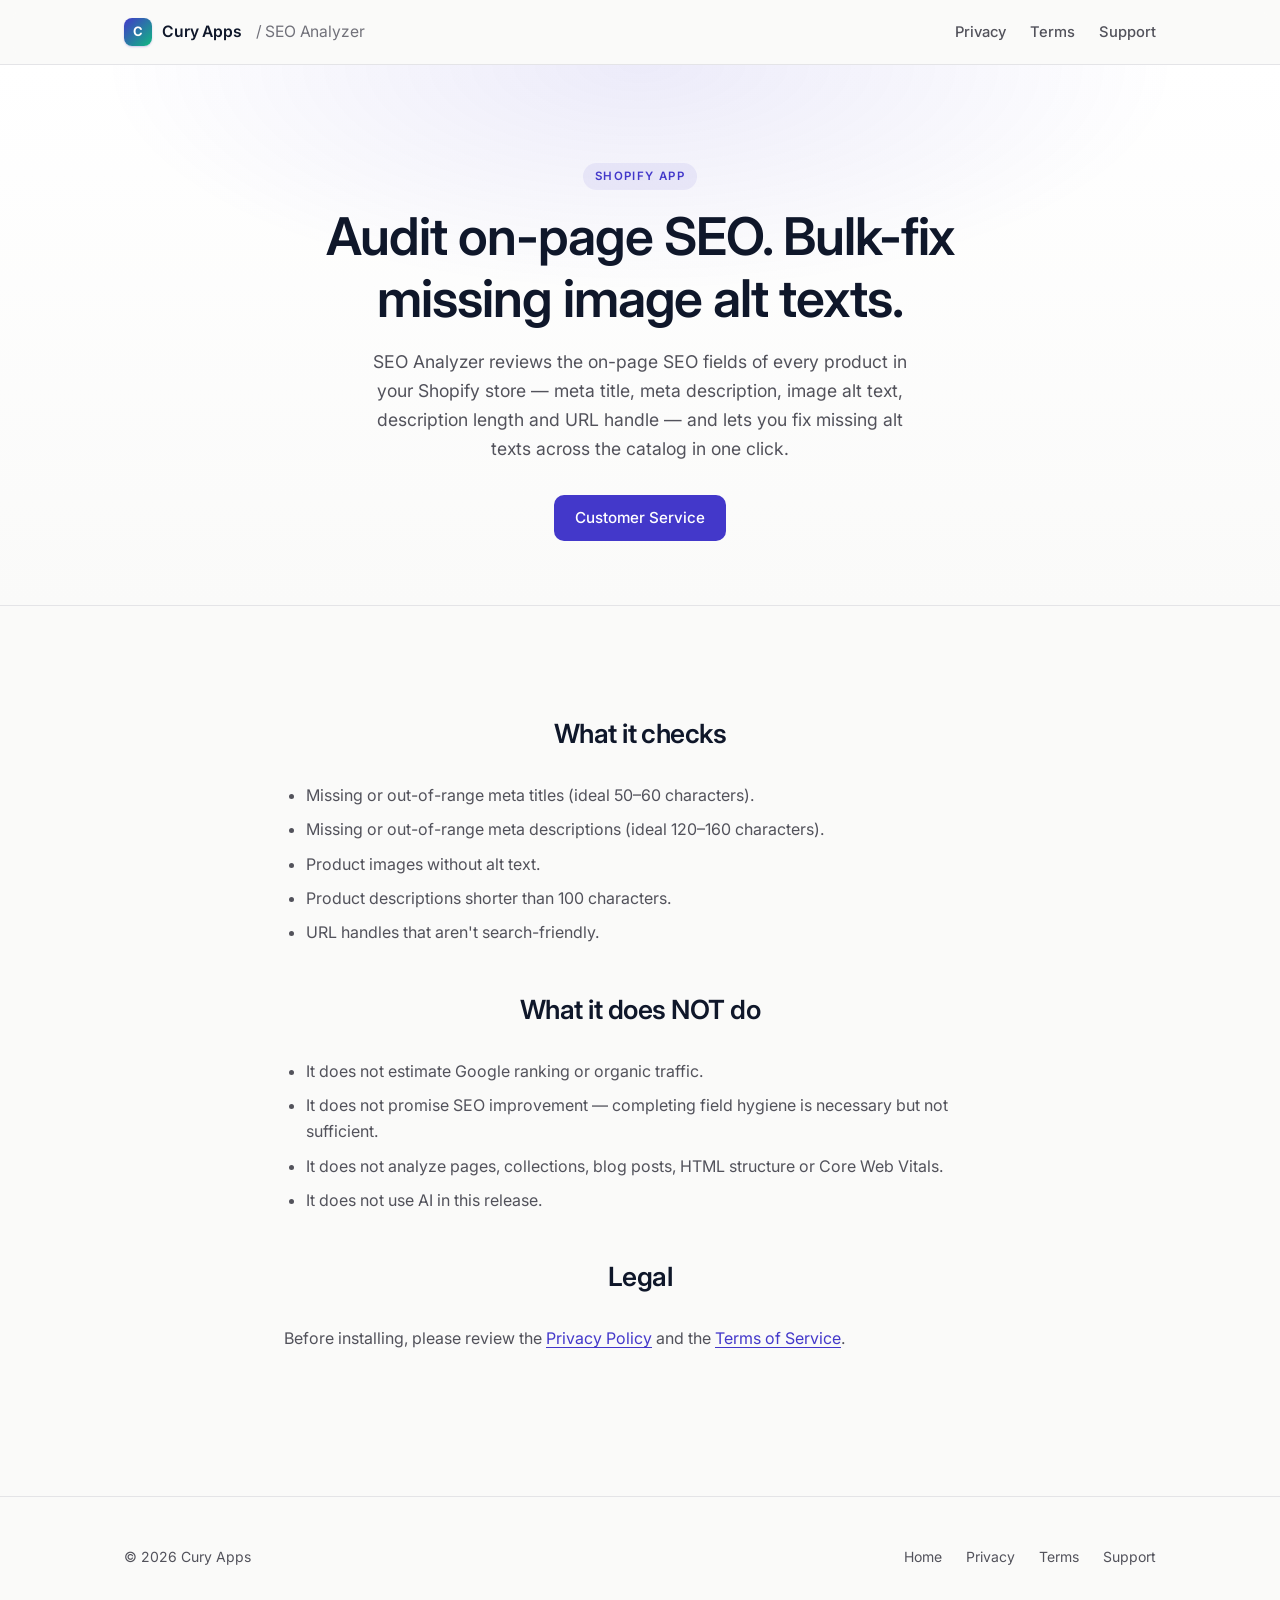
==== seo-analyzer/index.html @ 6c19c306 "feat(site): scaffold cury apps marketing site with seo-analyzer legal pages - Add Cury Apps umbrella" ====
<!doctype html>
<html lang="en">
<head>
  <meta charset="utf-8" />
  <meta name="viewport" content="width=device-width, initial-scale=1" />
  <title>SEO Analyzer — by Cury Apps</title>
  <meta name="description" content="On-page SEO audit and bulk alt text fixer for Shopify. Find missing meta tags, descriptions and image alt texts across your products, and fix the alt texts in one click." />
  <link rel="preconnect" href="https://fonts.googleapis.com" />
  <link rel="preconnect" href="https://fonts.gstatic.com" crossorigin />
  <link href="https://fonts.googleapis.com/css2?family=Inter:wght@400;500;600;700&display=swap" rel="stylesheet" />
  <link rel="stylesheet" href="../assets/styles.css" />
  <link rel="icon" href="../assets/favicon.svg" type="image/svg+xml" />
</head>
<body>

<header class="site-header">
  <div class="container container--wide">
    <div class="site-header__inner">
      <a class="brand" href="/">
        <span class="brand__mark" aria-hidden="true">C</span>
        Cury Apps <span class="brand__sub">/ SEO Analyzer</span>
      </a>
      <nav class="site-nav">
        <a href="/seo-analyzer/privacy.html">Privacy</a>
        <a href="/seo-analyzer/terms.html">Terms</a>
        <a href="mailto:support@curyapps.com">Support</a>
      </nav>
    </div>
  </div>
</header>

<section class="home-hero">
  <div class="container">
    <span class="home-hero__eyebrow">Shopify App</span>
    <h1>Audit on-page SEO. Bulk-fix missing image alt texts.</h1>
    <p>SEO Analyzer reviews the on-page SEO fields of every product in your Shopify store — meta title, meta description, image alt text, description length and URL handle — and lets you fix missing alt texts across the catalog in one click.</p>
    <div class="btn-row">
      <a href="mailto:customerservice@curyapps.com" class="btn">Customer Service</a>
    </div>
  </div>
</section>

<section class="home-section">
  <div class="container">
    <h2>What it checks</h2>
    <ul>
      <li>Missing or out-of-range meta titles (ideal 50–60 characters).</li>
      <li>Missing or out-of-range meta descriptions (ideal 120–160 characters).</li>
      <li>Product images without alt text.</li>
      <li>Product descriptions shorter than 100 characters.</li>
      <li>URL handles that aren't search-friendly.</li>
    </ul>

    <h2>What it does NOT do</h2>
    <ul>
      <li>It does not estimate Google ranking or organic traffic.</li>
      <li>It does not promise SEO improvement — completing field hygiene is necessary but not sufficient.</li>
      <li>It does not analyze pages, collections, blog posts, HTML structure or Core Web Vitals.</li>
      <li>It does not use AI in this release.</li>
    </ul>

    <h2>Legal</h2>
    <p>Before installing, please review the <a href="/seo-analyzer/privacy.html">Privacy Policy</a> and the <a href="/seo-analyzer/terms.html">Terms of Service</a>.</p>
  </div>
</section>

<footer class="site-footer">
  <div class="container container--wide">
    <div class="site-footer__inner">
      <div class="site-footer__brand">© 2026 Cury Apps</div>
      <nav class="site-footer__links">
        <a href="/">Home</a>
        <a href="/seo-analyzer/privacy.html">Privacy</a>
        <a href="/seo-analyzer/terms.html">Terms</a>
        <a href="mailto:support@curyapps.com">Support</a>
      </nav>
    </div>
  </div>
</footer>

</body>
</html>
---- assets/styles.css ----
/* ===========================================================
   Cury Apps — shared styles
   Generic baseline. Brand will iterate later.
   =========================================================== */

/* ----- Reset ----- */
*, *::before, *::after { box-sizing: border-box; }
html { -webkit-text-size-adjust: 100%; scroll-behavior: smooth; }
body { margin: 0; }
img, svg, video { max-width: 100%; display: block; }
button { font: inherit; }

/* ----- Tokens ----- */
:root {
  --color-bg: #FAFAF9;
  --color-surface: #FFFFFF;
  --color-panel: #F4F4F5;
  --color-border: #E4E4E7;
  --color-border-strong: #D4D4D8;
  --color-text: #0F172A;
  --color-text-muted: #52525B;
  --color-text-soft: #71717A;
  --color-brand: #4338CA;
  --color-brand-hover: #3730A3;
  --color-accent: #10B981;

  --font-sans: 'Inter', system-ui, -apple-system, "Segoe UI", Roboto, "Helvetica Neue", Arial, sans-serif;
  --font-mono: 'JetBrains Mono', ui-monospace, SFMono-Regular, Consolas, monospace;

  --radius-sm: 6px;
  --radius-md: 10px;
  --radius-lg: 16px;

  --space-1: 4px;
  --space-2: 8px;
  --space-3: 12px;
  --space-4: 16px;
  --space-5: 24px;
  --space-6: 32px;
  --space-7: 40px;
  --space-8: 48px;
  --space-10: 64px;
  --space-12: 96px;

  --shadow-sm: 0 1px 2px rgba(15, 23, 42, .04), 0 1px 1px rgba(15, 23, 42, .02);
  --shadow-md: 0 4px 14px rgba(15, 23, 42, .06);

  --container-max: 760px;
  --container-wide: 1080px;
}

@media (prefers-color-scheme: dark) {
  :root {
    --color-bg: #0A0A0B;
    --color-surface: #18181B;
    --color-panel: #27272A;
    --color-border: #2E2E33;
    --color-border-strong: #3F3F46;
    --color-text: #FAFAF9;
    --color-text-muted: #D4D4D8;
    --color-text-soft: #A1A1AA;
    --color-brand: #818CF8;
    --color-brand-hover: #A5B4FC;
    --color-accent: #34D399;
  }
}

/* ----- Base ----- */
body {
  font-family: var(--font-sans);
  font-size: 16px;
  line-height: 1.65;
  color: var(--color-text);
  background: var(--color-bg);
  -webkit-font-smoothing: antialiased;
  -moz-osx-font-smoothing: grayscale;
  text-rendering: optimizeLegibility;
}

h1, h2, h3, h4 {
  color: var(--color-text);
  font-weight: 600;
  letter-spacing: -0.02em;
  line-height: 1.2;
  margin: 0;
}
h1 { font-size: clamp(2rem, 4vw, 2.75rem); }
h2 {
  font-size: clamp(1.35rem, 2.2vw, 1.65rem);
  margin-top: var(--space-8);
  margin-bottom: var(--space-3);
}
h3 {
  font-size: 1.075rem;
  margin-top: var(--space-6);
  margin-bottom: var(--space-2);
  color: var(--color-text-muted);
  font-weight: 600;
}

p { margin: 0 0 var(--space-4); color: var(--color-text-muted); }
.legal-content p, .home-section p { color: var(--color-text-muted); }
.legal-content strong, .home-section strong { color: var(--color-text); font-weight: 600; }

ul, ol { padding-left: 1.4em; margin: 0 0 var(--space-4); color: var(--color-text-muted); }
li { margin-bottom: var(--space-2); }

a {
  color: var(--color-brand);
  text-decoration: underline;
  text-decoration-thickness: 1px;
  text-underline-offset: 3px;
  transition: color .15s ease;
}
a:hover { color: var(--color-brand-hover); }

code {
  font-family: var(--font-mono);
  font-size: 0.88em;
  background: var(--color-panel);
  padding: 0.15em 0.4em;
  border-radius: 4px;
  color: var(--color-text);
}

hr {
  border: 0;
  height: 1px;
  background: var(--color-border);
  margin: var(--space-8) 0;
}

::selection { background: var(--color-brand); color: white; }

/* ----- Layout primitives ----- */
.container {
  width: 100%;
  max-width: var(--container-max);
  margin: 0 auto;
  padding: 0 var(--space-5);
}
.container--wide { max-width: var(--container-wide); }

/* ----- Header ----- */
.site-header {
  border-bottom: 1px solid var(--color-border);
  background: color-mix(in oklab, var(--color-bg) 80%, transparent);
  backdrop-filter: saturate(180%) blur(10px);
  -webkit-backdrop-filter: saturate(180%) blur(10px);
  position: sticky;
  top: 0;
  z-index: 50;
}
.site-header__inner {
  display: flex;
  align-items: center;
  justify-content: space-between;
  height: 64px;
}

.brand {
  display: inline-flex;
  align-items: center;
  gap: 10px;
  font-weight: 600;
  color: var(--color-text);
  text-decoration: none;
  letter-spacing: -0.01em;
  font-size: 0.98rem;
}
.brand:hover { color: var(--color-text); }
.brand__mark {
  width: 28px;
  height: 28px;
  border-radius: 8px;
  background: linear-gradient(135deg, var(--color-brand) 0%, var(--color-accent) 100%);
  display: inline-flex;
  align-items: center;
  justify-content: center;
  color: white;
  font-weight: 700;
  font-size: 13px;
  letter-spacing: -0.02em;
  box-shadow: 0 1px 2px rgba(67, 56, 202, .25);
}
.brand__sub {
  color: var(--color-text-soft);
  font-weight: 400;
  margin-left: 4px;
}

.site-nav { display: flex; align-items: center; gap: var(--space-5); }
.site-nav a {
  color: var(--color-text-muted);
  text-decoration: none;
  font-size: 0.92rem;
  font-weight: 500;
}
.site-nav a:hover { color: var(--color-text); }

/* ----- Hero (legal pages) ----- */
.legal-hero {
  padding: var(--space-10) 0 var(--space-6);
  border-bottom: 1px solid var(--color-border);
  background:
    radial-gradient(120% 100% at 50% 0%, color-mix(in oklab, var(--color-brand) 8%, transparent) 0%, transparent 60%),
    linear-gradient(180deg, var(--color-surface) 0%, var(--color-bg) 100%);
}
.legal-hero__eyebrow {
  display: inline-block;
  font-size: 0.72rem;
  font-weight: 600;
  color: var(--color-brand);
  text-transform: uppercase;
  letter-spacing: 0.12em;
  margin-bottom: var(--space-3);
}
.legal-hero__meta {
  margin-top: var(--space-4);
  color: var(--color-text-soft);
  font-size: 0.875rem;
}
.legal-hero__meta strong { color: var(--color-text-muted); font-weight: 500; }

/* ----- Content (legal pages) ----- */
.legal-content {
  padding: var(--space-8) 0 var(--space-12);
}
.legal-content > section:first-of-type > h2:first-child { margin-top: 0; }
.legal-content section { scroll-margin-top: 96px; }

.note {
  background: var(--color-panel);
  border-left: 3px solid var(--color-brand);
  padding: var(--space-4) var(--space-5);
  border-radius: 0 var(--radius-sm) var(--radius-sm) 0;
  margin: var(--space-5) 0;
  color: var(--color-text-muted);
  font-size: 0.95rem;
}
.note strong { color: var(--color-text); }
.note p:last-child { margin-bottom: 0; }

/* TOC (desktop only) */
.legal-layout { display: block; }
@media (min-width: 1024px) {
  .legal-layout {
    display: grid;
    grid-template-columns: 220px minmax(0, 1fr);
    gap: var(--space-8);
    align-items: start;
    max-width: var(--container-wide);
    margin: 0 auto;
    padding: 0 var(--space-5);
  }
  .legal-layout > .legal-content { padding-left: 0; padding-right: 0; }
  .legal-layout > .legal-content .container { padding: 0; max-width: none; }

  .legal-toc {
    position: sticky;
    top: 96px;
    font-size: 0.85rem;
    padding-top: var(--space-8);
  }
  .legal-toc__title {
    font-size: 0.72rem;
    font-weight: 600;
    color: var(--color-text-soft);
    text-transform: uppercase;
    letter-spacing: 0.12em;
    margin-bottom: var(--space-3);
  }
  .legal-toc ul { list-style: none; padding: 0; margin: 0; }
  .legal-toc li { margin-bottom: var(--space-2); }
  .legal-toc a {
    color: var(--color-text-soft);
    text-decoration: none;
    display: block;
    padding: 2px 0;
    border-left: 2px solid transparent;
    padding-left: var(--space-3);
    margin-left: -2px;
    transition: color .15s, border-color .15s;
  }
  .legal-toc a:hover { color: var(--color-brand); border-color: var(--color-brand); }
}
@media (max-width: 1023px) {
  .legal-toc { display: none; }
}

/* ----- Home (Cury Apps landing) ----- */
.home-hero {
  padding: var(--space-12) 0 var(--space-10);
  text-align: center;
  background:
    radial-gradient(60% 60% at 50% 0%, color-mix(in oklab, var(--color-brand) 10%, transparent) 0%, transparent 70%),
    linear-gradient(180deg, var(--color-surface) 0%, var(--color-bg) 100%);
  border-bottom: 1px solid var(--color-border);
}
.home-hero__eyebrow {
  display: inline-block;
  font-size: 0.72rem;
  font-weight: 600;
  color: var(--color-brand);
  text-transform: uppercase;
  letter-spacing: 0.12em;
  margin-bottom: var(--space-4);
  padding: var(--space-1) var(--space-3);
  background: color-mix(in oklab, var(--color-brand) 8%, transparent);
  border-radius: 999px;
}
.home-hero h1 {
  font-size: clamp(2.25rem, 5vw, 3.25rem);
  margin: 0 auto var(--space-4);
  max-width: 720px;
}
.home-hero p {
  font-size: 1.1rem;
  color: var(--color-text-muted);
  max-width: 560px;
  margin: 0 auto var(--space-6);
}

.home-section { padding: var(--space-10) 0; }
.home-section h2 { text-align: center; margin-bottom: var(--space-6); }

.app-grid {
  display: grid;
  grid-template-columns: repeat(auto-fit, minmax(260px, 1fr));
  gap: var(--space-4);
  margin-top: var(--space-6);
}
.app-card {
  background: var(--color-surface);
  border: 1px solid var(--color-border);
  border-radius: var(--radius-md);
  padding: var(--space-5);
  text-decoration: none;
  color: var(--color-text);
  transition: border-color .15s ease, transform .15s ease, box-shadow .15s ease;
  display: block;
}
.app-card:hover {
  border-color: var(--color-brand);
  color: var(--color-text);
  transform: translateY(-2px);
  box-shadow: var(--shadow-md);
}
.app-card__title { font-weight: 600; margin-bottom: var(--space-1); font-size: 1.05rem; }
.app-card__desc { color: var(--color-text-muted); font-size: 0.92rem; margin: 0; }
.app-card__badge {
  display: inline-block;
  font-size: 0.68rem;
  text-transform: uppercase;
  letter-spacing: 0.1em;
  background: var(--color-panel);
  color: var(--color-text-soft);
  padding: 0.2em 0.6em;
  border-radius: 4px;
  margin-top: var(--space-3);
  font-weight: 600;
}
.app-card--coming { opacity: 0.65; pointer-events: none; }

/* ----- Buttons ----- */
.btn {
  display: inline-flex;
  align-items: center;
  gap: var(--space-2);
  background: var(--color-brand);
  color: white;
  padding: 0.7em 1.4em;
  border-radius: var(--radius-md);
  text-decoration: none;
  font-weight: 500;
  font-size: 0.95rem;
  border: 0;
  cursor: pointer;
  transition: background .15s ease, transform .15s ease;
}
.btn:hover { background: var(--color-brand-hover); color: white; transform: translateY(-1px); }
.btn--ghost {
  background: transparent;
  color: var(--color-text);
  border: 1px solid var(--color-border-strong);
}
.btn--ghost:hover { background: var(--color-panel); color: var(--color-text); }

.btn-row {
  display: inline-flex;
  flex-wrap: wrap;
  gap: var(--space-3);
  justify-content: center;
}

/* ----- Footer ----- */
.site-footer {
  border-top: 1px solid var(--color-border);
  padding: var(--space-8) 0;
  color: var(--color-text-soft);
  font-size: 0.875rem;
  margin-top: var(--space-10);
}
.site-footer__inner {
  display: flex;
  flex-wrap: wrap;
  justify-content: space-between;
  align-items: center;
  gap: var(--space-4);
}
.site-footer__links { display: flex; flex-wrap: wrap; gap: var(--space-5); }
.site-footer a { color: var(--color-text-muted); text-decoration: none; }
.site-footer a:hover { color: var(--color-text); }
.site-footer__brand { color: var(--color-text-muted); }
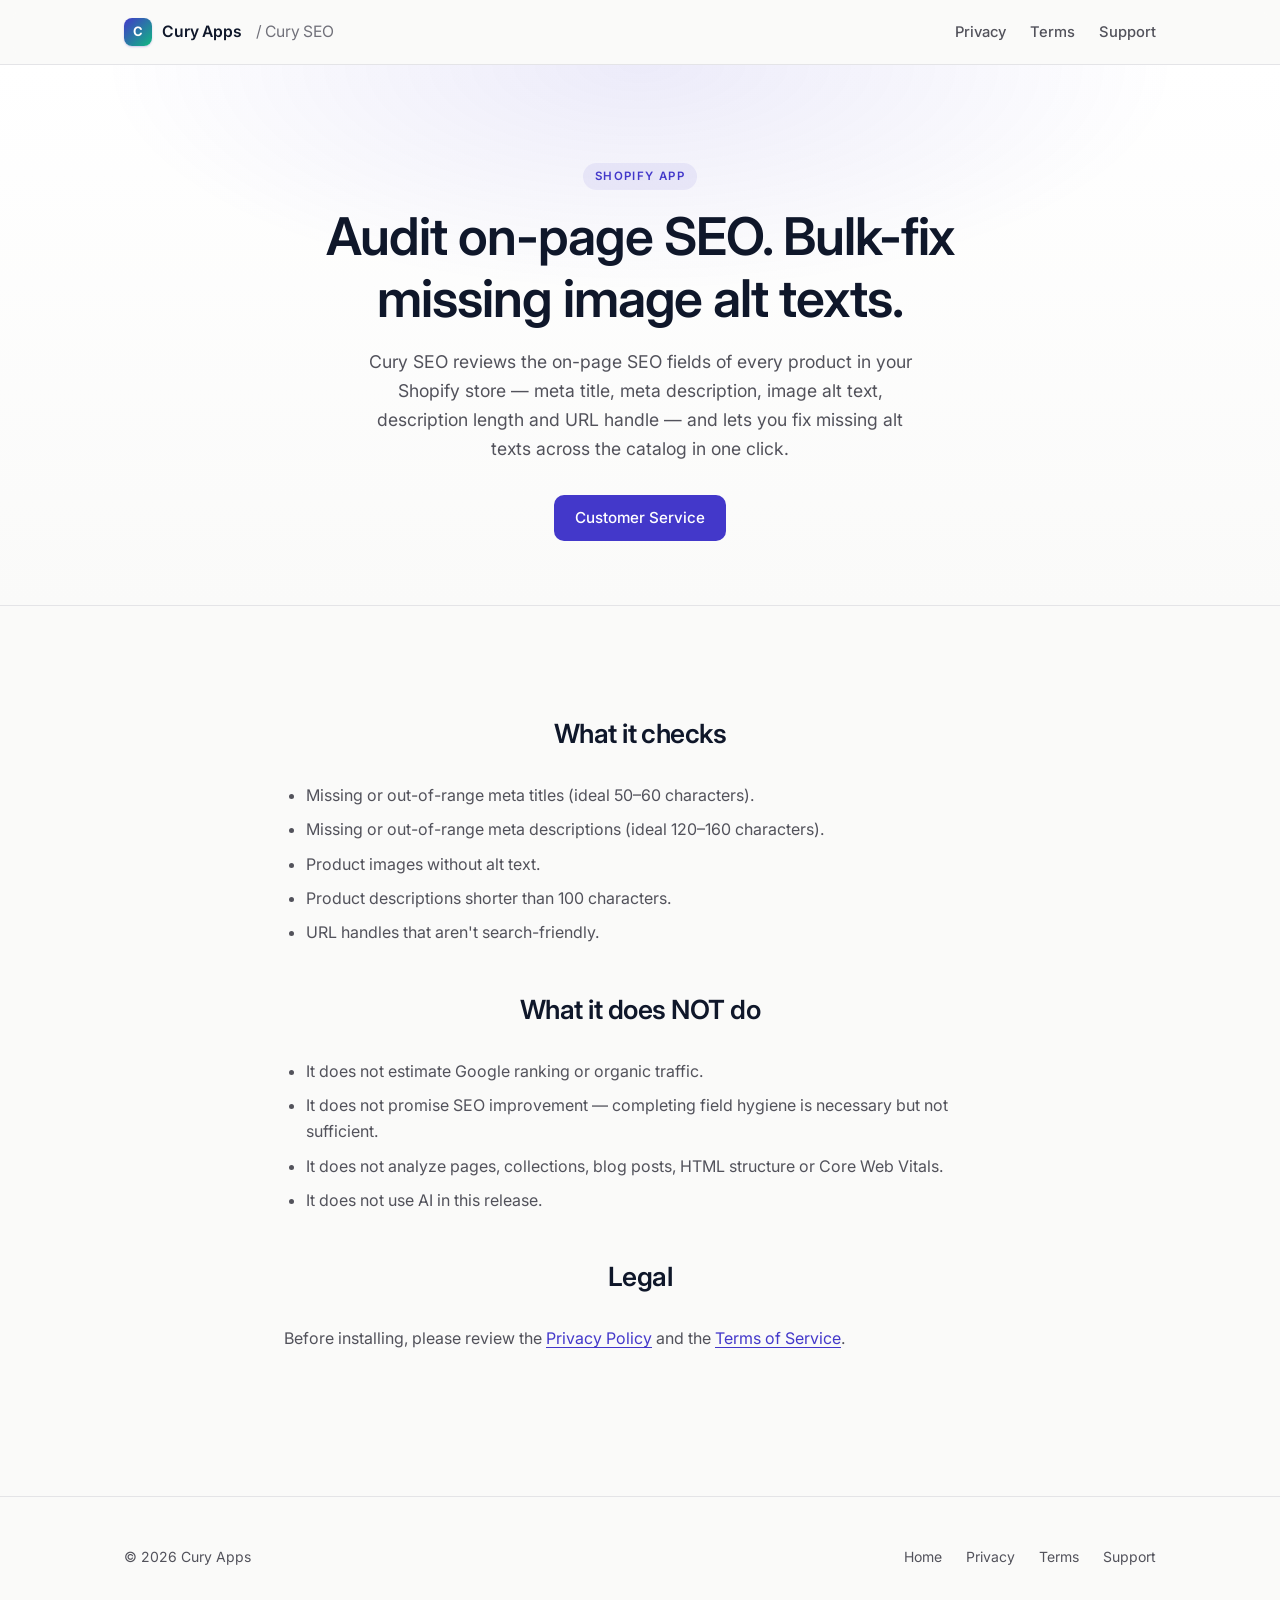
==== commit b61a93c0: "chore(brand): rename product from "SEO Analyzer" to "Cury SEO" Mirror the Shopify App Store rename: " ====
--- a/seo-analyzer/index.html
+++ b/seo-analyzer/index.html
@@ -3,7 +3,7 @@
 <head>
   <meta charset="utf-8" />
   <meta name="viewport" content="width=device-width, initial-scale=1" />
-  <title>SEO Analyzer — by Cury Apps</title>
+  <title>Cury SEO — by Cury Apps</title>
   <meta name="description" content="On-page SEO audit and bulk alt text fixer for Shopify. Find missing meta tags, descriptions and image alt texts across your products, and fix the alt texts in one click." />
   <link rel="preconnect" href="https://fonts.googleapis.com" />
   <link rel="preconnect" href="https://fonts.gstatic.com" crossorigin />
@@ -18,7 +18,7 @@
     <div class="site-header__inner">
       <a class="brand" href="/">
         <span class="brand__mark" aria-hidden="true">C</span>
-        Cury Apps <span class="brand__sub">/ SEO Analyzer</span>
+        Cury Apps <span class="brand__sub">/ Cury SEO</span>
       </a>
       <nav class="site-nav">
         <a href="/seo-analyzer/privacy.html">Privacy</a>
@@ -33,7 +33,7 @@
   <div class="container">
     <span class="home-hero__eyebrow">Shopify App</span>
     <h1>Audit on-page SEO. Bulk-fix missing image alt texts.</h1>
-    <p>SEO Analyzer reviews the on-page SEO fields of every product in your Shopify store — meta title, meta description, image alt text, description length and URL handle — and lets you fix missing alt texts across the catalog in one click.</p>
+    <p>Cury SEO reviews the on-page SEO fields of every product in your Shopify store — meta title, meta description, image alt text, description length and URL handle — and lets you fix missing alt texts across the catalog in one click.</p>
     <div class="btn-row">
       <a href="mailto:customerservice@curyapps.com" class="btn">Customer Service</a>
     </div>
